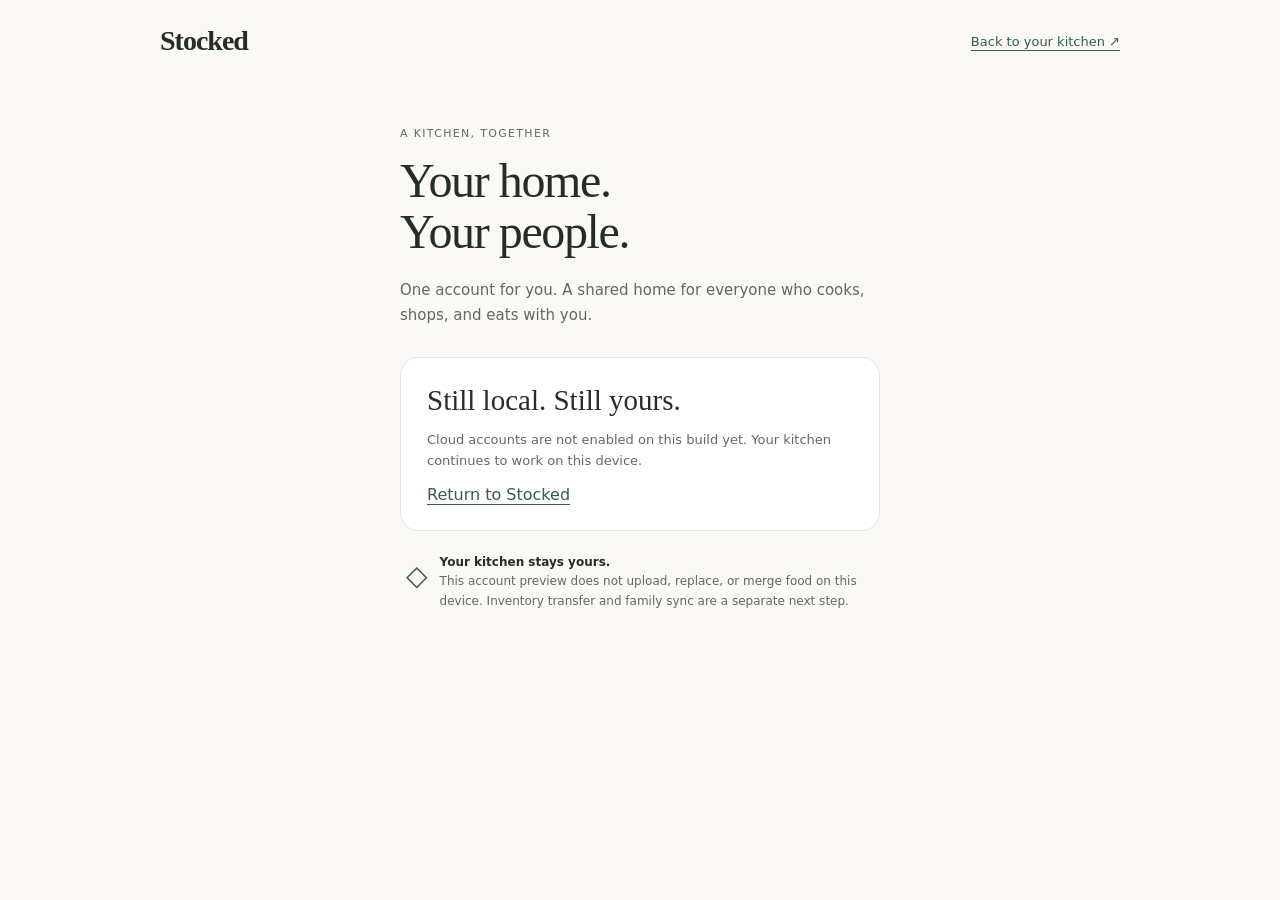
==== account.html @ 23662790 "Start isolated account and household membership foundation" ====
<!doctype html>
<html lang="en">
<head>
  <meta charset="utf-8">
  <meta name="viewport" content="width=device-width,initial-scale=1,viewport-fit=cover">
  <meta name="theme-color" content="#FAF9F6">
  <meta name="referrer" content="no-referrer">
  <title>Your household · Stocked</title>
  <link rel="stylesheet" href="assets/account.css">
  <script src="cloud-config.js" defer></script>
  <script src="supabase.min.js" defer></script>
  <script src="assets/accounts.js" defer></script>
</head>
<body>
  <header><a href="./" class="wordmark">Stocked</a><a href="./" class="back">Back to your kitchen <span aria-hidden="true">↗</span></a></header>
  <main>
    <p class="eyebrow">A kitchen, together</p>
    <h1>Your home.<br>Your people.</h1>
    <p class="intro">One account for you. A shared home for everyone who cooks, shops, and eats with you.</p>
    <section id="account" aria-label="Account and household"><p role="status">Getting things ready…</p></section>
    <aside class="local-note"><span aria-hidden="true">◇</span><p><strong>Your kitchen stays yours.</strong><br>This account preview does not upload, replace, or merge food on this device. Inventory transfer and family sync are a separate next step.</p></aside>
  </main>
  <noscript>JavaScript is needed to sign in. Your existing local kitchen is unchanged.</noscript>
</body>
</html>
---- assets/account.css ----
:root{color-scheme:light;--bg:#faf9f6;--paper:#fff;--ink:#252d27;--muted:#62695f;--line:#e4e5dc;--green:#355e46;--soft:#e8eee5;--error:#a13c36;font-family:system-ui,-apple-system,BlinkMacSystemFont,'Segoe UI',sans-serif;color:var(--ink);background:var(--bg)}
*{box-sizing:border-box}body{margin:0;padding:env(safe-area-inset-top) 20px env(safe-area-inset-bottom)}header{max-width:960px;margin:0 auto;display:flex;align-items:center;justify-content:space-between;padding:25px 0;gap:20px}a{color:var(--green);text-underline-offset:4px}.wordmark{font:600 28px Georgia,serif;letter-spacing:-1px;text-decoration:none;color:var(--ink)}.back{font-size:13px}main{max-width:480px;margin:45px auto 80px}.eyebrow{text-transform:uppercase;font-size:11px;letter-spacing:.12em;color:var(--muted);margin:0 0 15px}h1{font:400 48px/1.07 Georgia,serif;letter-spacing:-1.4px;margin:0 0 20px}h2{font:400 29px/1.15 Georgia,serif;margin:0 0 12px;overflow-wrap:anywhere}.intro{font-size:15px;line-height:1.7;color:var(--muted);margin-bottom:28px}.panel{background:var(--paper);border:1px solid var(--line);border-radius:18px;padding:26px}.tabs{display:flex;border-bottom:1px solid var(--line);gap:24px;margin-bottom:24px}.tabs button{border:0;border-radius:0;background:none;padding:12px 0;color:var(--muted);min-height:44px;width:auto}.tabs button[aria-selected=true]{border-bottom:2px solid var(--green);color:var(--green)}label{display:block;font-size:13px;font-weight:550;margin:18px 0 0}input{display:block;width:100%;min-height:48px;border:1px solid #cdd1c7;border-radius:10px;margin-top:8px;padding:12px;font:inherit;color:var(--ink);background:white}input:focus-visible,button:focus-visible,a:focus-visible{outline:2px solid var(--green);outline-offset:3px}button{font:600 14px system-ui,sans-serif;color:var(--green);background:white;border:1px solid var(--line);border-radius:11px;min-height:46px;padding:11px 16px;cursor:pointer;width:100%;transition:background 140ms}button:hover{background:var(--soft)}button:disabled{opacity:.6;cursor:wait}.primary{background:var(--green);color:white;border-color:var(--green);margin-top:22px}.primary:hover{background:#274934}.text-button{border:0;background:none;font-size:13px;text-decoration:underline;font-weight:400}.note{font-size:13px;line-height:1.6;color:var(--muted);overflow-wrap:anywhere}.notice{font-size:13px;line-height:1.6;background:var(--soft);padding:14px;border-radius:10px;margin-top:16px;overflow-wrap:anywhere}.notice.error{background:#f8e8e4;color:var(--error)}.notice:empty{display:none}.local-note{display:flex;gap:12px;padding:22px 6px;color:var(--muted);font-size:12px;line-height:1.65}.local-note>span{font-size:28px;color:var(--green)}.local-note p{margin:0}.local-note strong{font-weight:600;color:var(--ink)}.account-email{font-size:13px;color:var(--muted);overflow-wrap:anywhere}.stack{display:grid;gap:12px}.separator{border:0;border-top:1px solid var(--line);margin:24px 0}.member{display:flex;align-items:center;justify-content:space-between;gap:12px;padding:14px 0;border-bottom:1px solid var(--line);font-size:14px}.member span{overflow-wrap:anywhere}.member small{display:block;color:var(--muted);margin-top:4px}.member button{width:auto;font-size:12px;flex-shrink:0}#invite-link{font-size:12px}fieldset{border:0;padding:0;margin:0;min-width:0}.row{display:flex;gap:10px;margin-top:12px}.row>*{flex:1}.danger{color:var(--error)}.status-pill{display:inline-block;font-size:11px;background:var(--soft);color:var(--green);border-radius:20px;padding:6px 10px;margin:0 0 16px}details{margin-top:22px}summary{font-size:13px;cursor:pointer;padding:12px 0}footer{margin-top:20px}
@media(max-width:360px){body{padding-left:16px;padding-right:16px}main{margin-top:26px}h1{font-size:41px}.panel{padding:20px}.back{font-size:12px}}
@media(prefers-reduced-motion:reduce){*{transition:none!important;scroll-behavior:auto!important}}
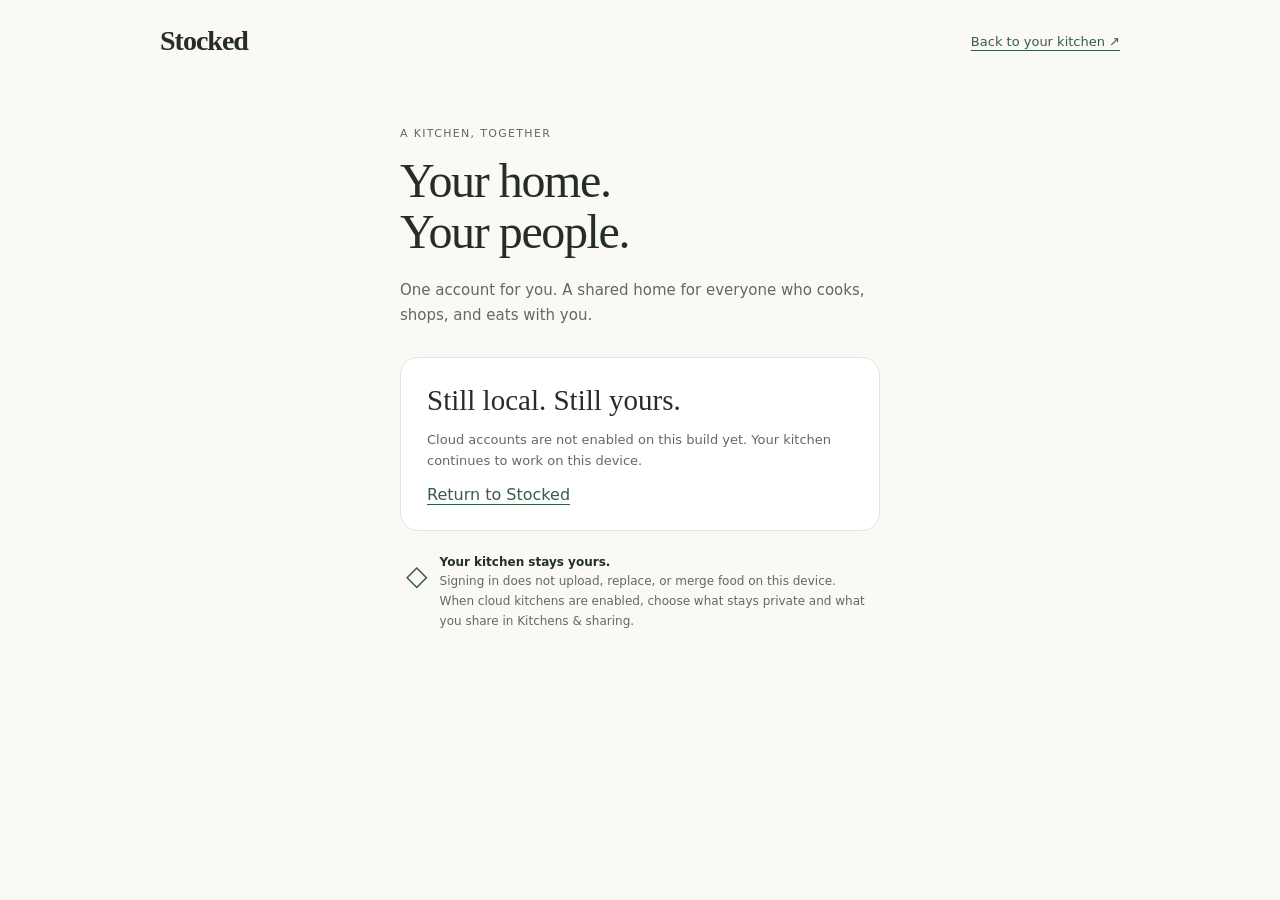
==== commit 73f9ad70: "Add private and household cloud kitchens with durable revision sync" ====
--- a/account.html
+++ b/account.html
@@ -18,7 +18,7 @@
     <h1>Your home.<br>Your people.</h1>
     <p class="intro">One account for you. A shared home for everyone who cooks, shops, and eats with you.</p>
     <section id="account" aria-label="Account and household"><p role="status">Getting things ready…</p></section>
-    <aside class="local-note"><span aria-hidden="true">◇</span><p><strong>Your kitchen stays yours.</strong><br>This account preview does not upload, replace, or merge food on this device. Inventory transfer and family sync are a separate next step.</p></aside>
+    <aside class="local-note"><span aria-hidden="true">◇</span><p><strong>Your kitchen stays yours.</strong><br>Signing in does not upload, replace, or merge food on this device. When cloud kitchens are enabled, choose what stays private and what you share in Kitchens &amp; sharing.</p></aside>
   </main>
   <noscript>JavaScript is needed to sign in. Your existing local kitchen is unchanged.</noscript>
 </body>
